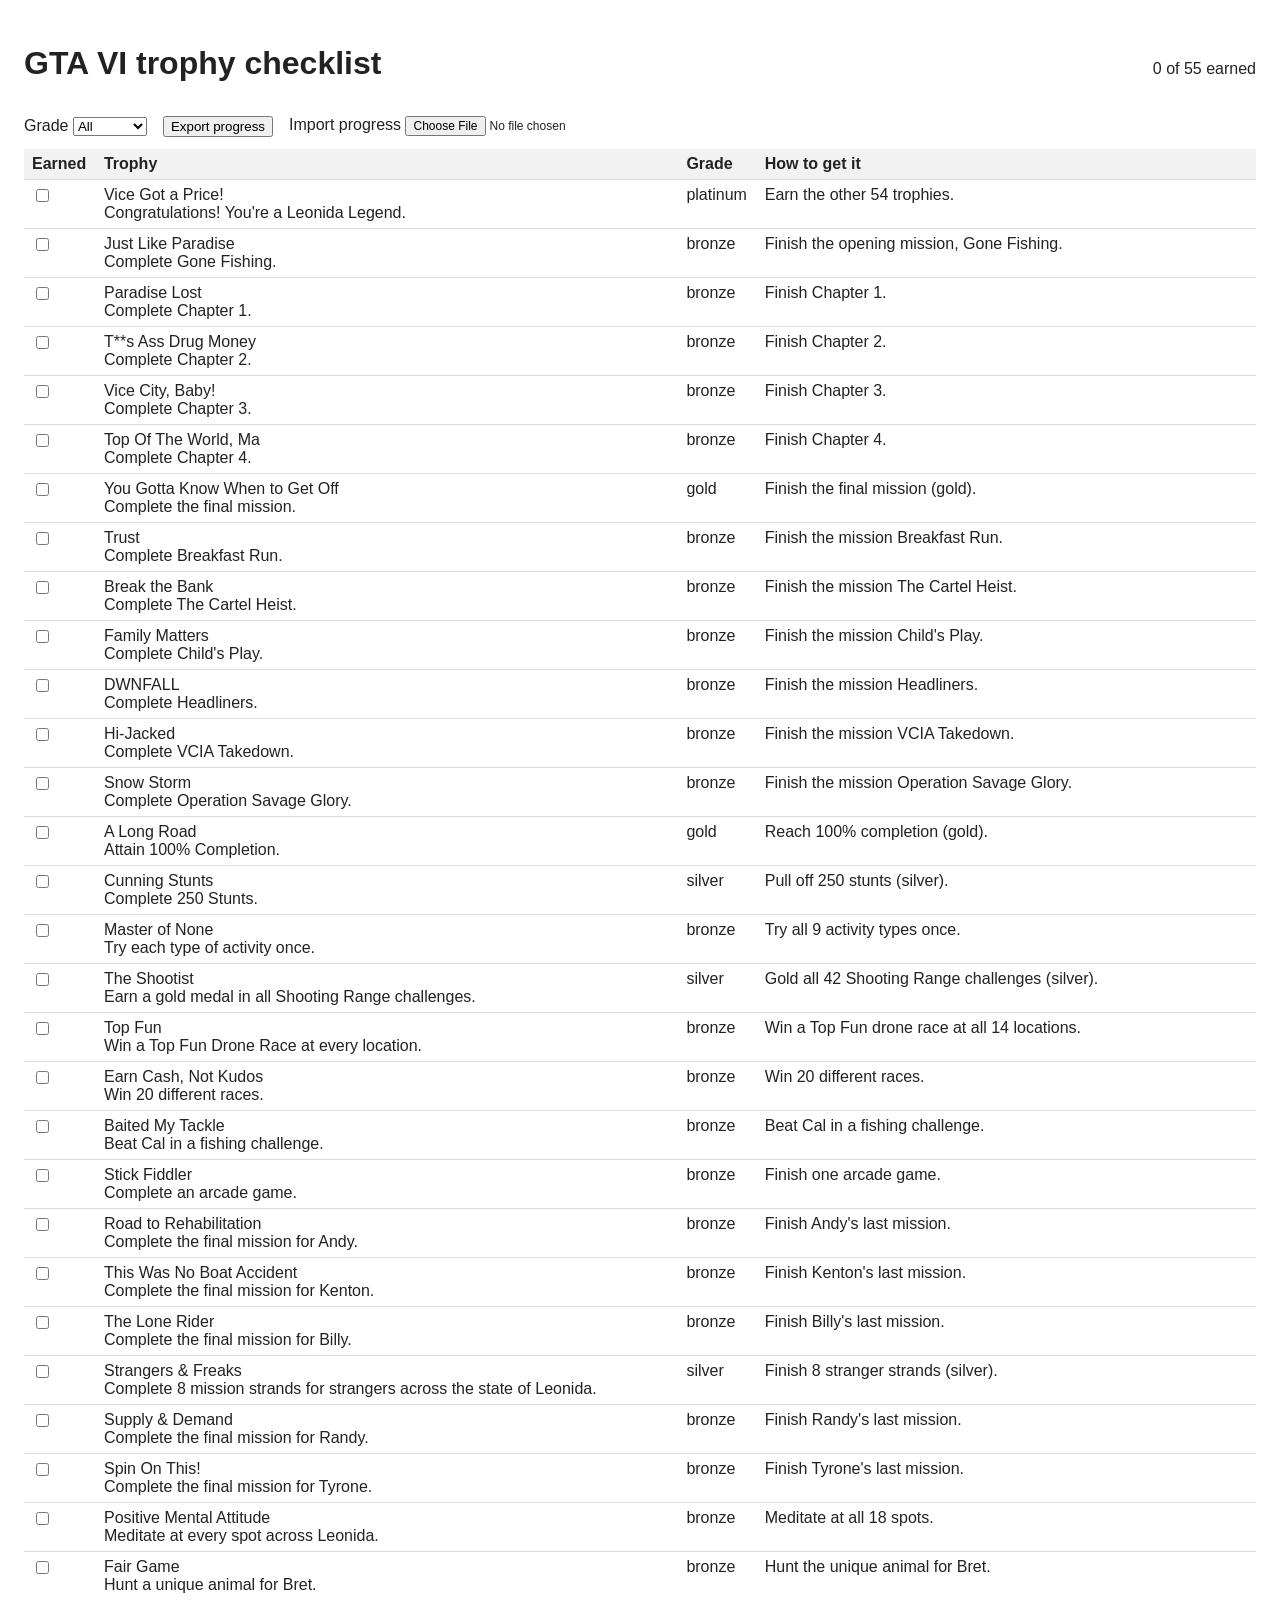
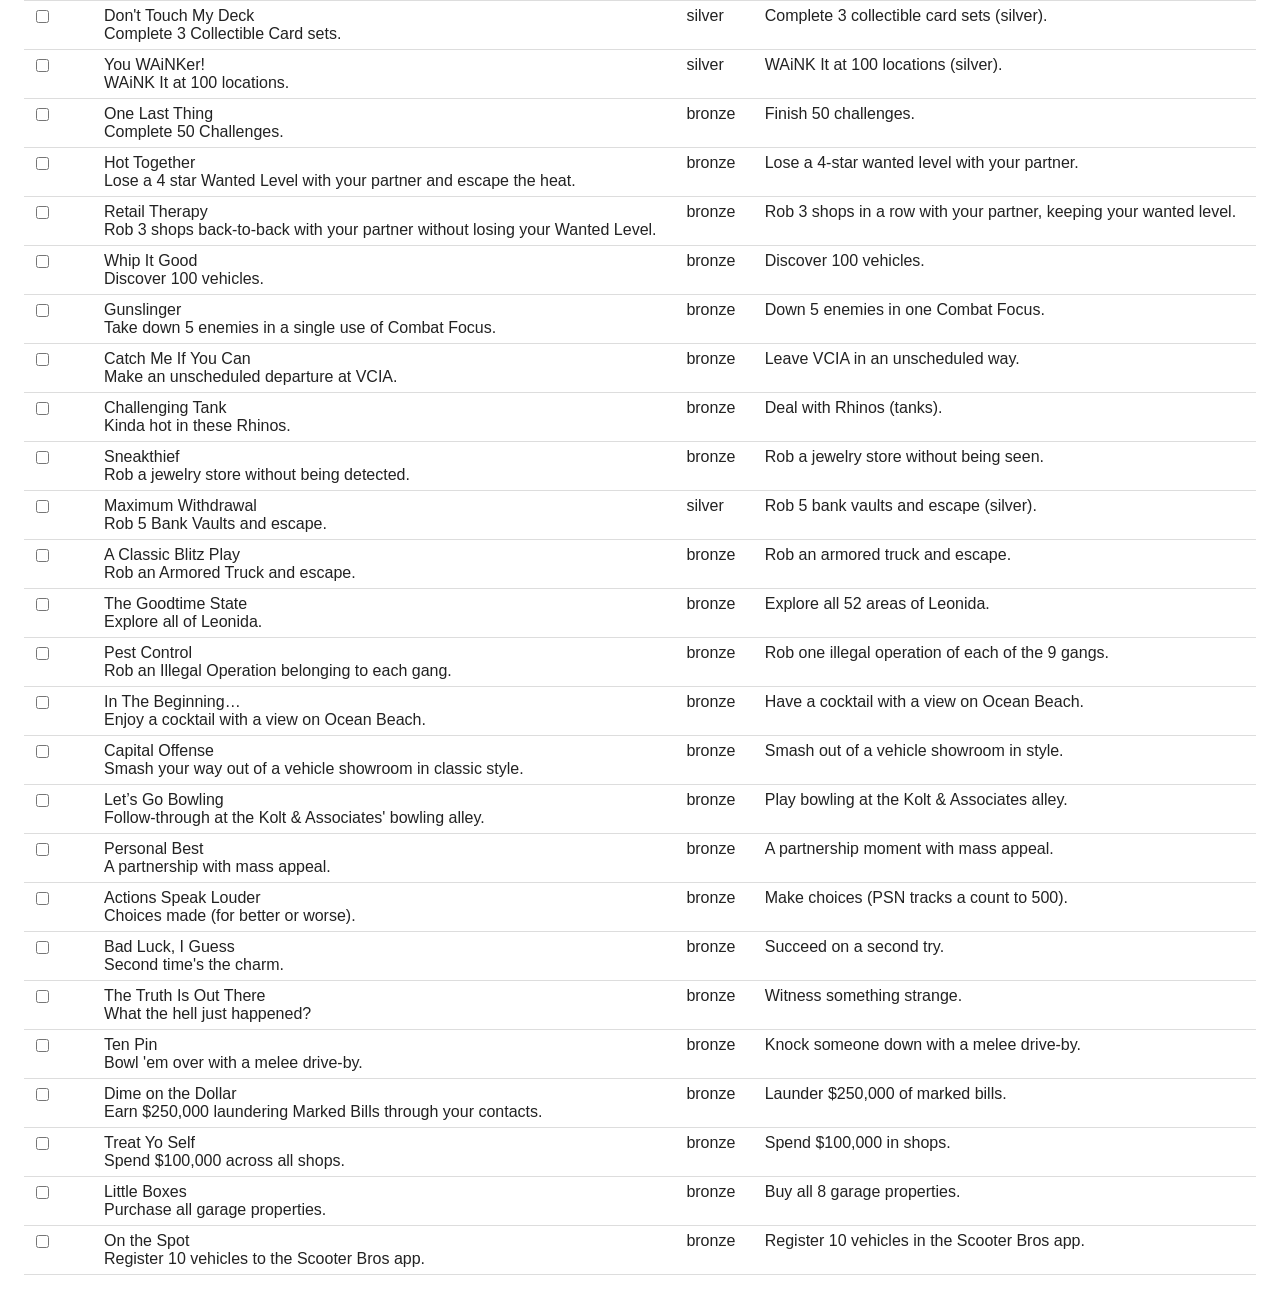
==== app/index.html @ 9e63a7ac "Anchor + kit starter" ====
<!doctype html>
<html lang="en">
<head>
<meta charset="utf-8">
<meta name="viewport" content="width=device-width, initial-scale=1">
<title>GTA VI trophy checklist</title>
<link rel="stylesheet" href="style.css">
</head>
<body>
<header>
  <h1>GTA VI trophy checklist</h1>
  <p id="progress">0 of 55 earned</p>
</header>
<div class="controls">
  <label>Grade <select id="grade"><option value="all">All</option><option value="platinum">Platinum</option><option value="gold">Gold</option><option value="silver">Silver</option><option value="bronze">Bronze</option></select></label>
  <button id="export" type="button">Export progress</button>
  <label class="import">Import progress <input id="import" type="file" accept="application/json"></label>
</div>
<table>
  <thead><tr><th>Earned</th><th>Trophy</th><th>Grade</th><th>How to get it</th></tr></thead>
  <tbody id="rows"></tbody>
</table>
<script type="module" src="app.js"></script>
</body>
</html>
---- app/style.css ----
body { font-family: Arial, sans-serif; margin: 24px; color: #222; }
header { display: flex; justify-content: space-between; align-items: baseline; }
.controls { display: flex; gap: 16px; margin: 12px 0; align-items: center; }
.import input { font-size: 12px; }
table { border-collapse: collapse; width: 100%; }
th, td { border-bottom: 1px solid #ddd; padding: 6px 8px; text-align: left; vertical-align: top; white-space: pre-line; }
th { background: #f2f2f2; }
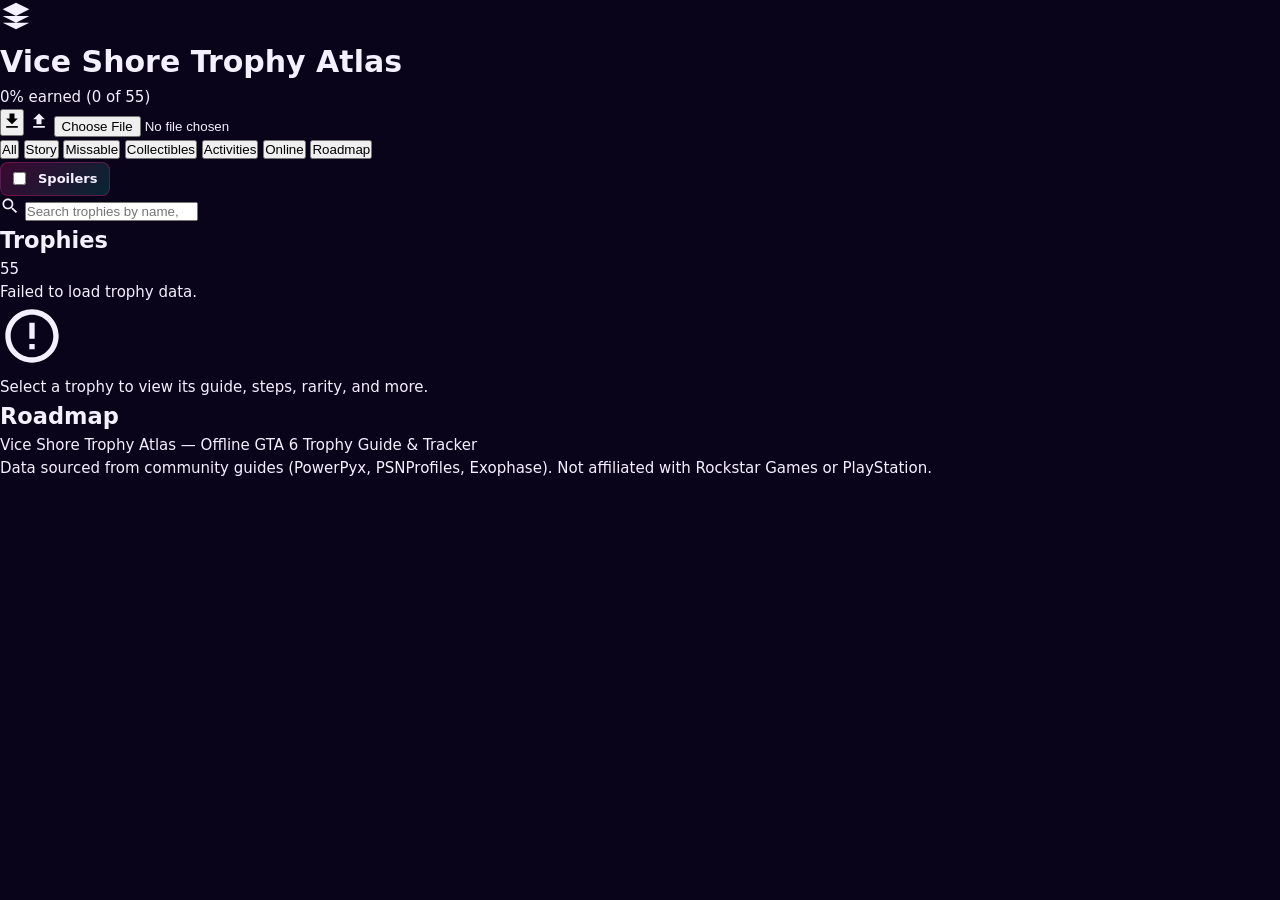
==== commit 6fd64813: "Build GTA 6 trophy atlas: 55 cited guides, tracker, roadmap" ====
--- a/app/index.html
+++ b/app/index.html
@@ -3,23 +3,84 @@
 <head>
 <meta charset="utf-8">
 <meta name="viewport" content="width=device-width, initial-scale=1">
-<title>GTA VI trophy checklist</title>
+<title>Vice Shore Trophy Atlas</title>
 <link rel="stylesheet" href="style.css">
 </head>
 <body>
-<header>
-  <h1>GTA VI trophy checklist</h1>
-  <p id="progress">0 of 55 earned</p>
+<header class="app-header">
+<div class="header-left">
+<svg class="logo-icon" viewBox="0 0 24 24" width="32" height="32" aria-hidden="true"><path fill="currentColor" d="M12 2L2 7l10 5 10-5-10-5zM2 17l10 5 10-5M2 12l10 5 10-5"/></svg>
+<h1>Vice Shore Trophy Atlas</h1>
+</div>
+<div class="header-center">
+<div class="progress-wrap">
+<div class="progress-bar" role="progressbar" aria-valuenow="0" aria-valuemin="0" aria-valuemax="100" aria-label="Trophy progress">
+<div class="progress-fill" style="width: 0%"></div>
+</div>
+<span class="progress-text">0% earned (0 of 55)</span>
+</div>
+</div>
+<div class="header-right">
+<button id="exportBtn" class="icon-btn" aria-label="Export progress" title="Export progress">
+<svg viewBox="0 0 24 24" width="20" height="20" aria-hidden="true"><path fill="currentColor" d="M19 9h-4V3H9v6H5l7 7 7-7zM5 18v2h14v-2H5z"/></svg>
+</button>
+<label class="import-label">
+<svg class="import-icon" viewBox="0 0 24 24" width="20" height="20" aria-hidden="true"><path fill="currentColor" d="M9 16h6v-6h4l-7-7-7 7h4v6zm-4 2h14v2H5v-2z"/></svg>
+<input type="file" id="importInput" accept="application/json" aria-label="Import progress">
+</label>
+</div>
 </header>
-<div class="controls">
-  <label>Grade <select id="grade"><option value="all">All</option><option value="platinum">Platinum</option><option value="gold">Gold</option><option value="silver">Silver</option><option value="bronze">Bronze</option></select></label>
-  <button id="export" type="button">Export progress</button>
-  <label class="import">Import progress <input id="import" type="file" accept="application/json"></label>
+
+<div class="toolbar" role="toolbar" aria-label="Filters and options">
+<div class="filter-group" role="group" aria-label="Category filters">
+<button type="button" class="filter-btn active" data-filter="all" aria-pressed="true">All</button>
+<button type="button" class="filter-btn" data-filter="story" aria-pressed="false">Story</button>
+<button type="button" class="filter-btn" data-filter="missable" aria-pressed="false">Missable</button>
+<button type="button" class="filter-btn" data-filter="collectibles" aria-pressed="false">Collectibles</button>
+<button type="button" class="filter-btn" data-filter="activities" aria-pressed="false">Activities</button>
+<button type="button" class="filter-btn" data-filter="online" aria-pressed="false">Online</button>
+<button type="button" class="filter-btn" data-filter="roadmap" aria-pressed="false">Roadmap</button>
 </div>
-<table>
-  <thead><tr><th>Earned</th><th>Trophy</th><th>Grade</th><th>How to get it</th></tr></thead>
-  <tbody id="rows"></tbody>
-</table>
+<label class="spoiler-toggle" title="Toggle spoiler mode">
+<input type="checkbox" id="spoilerToggle" aria-label="Show spoilers in guides">
+<span class="toggle-slider"></span>
+<span class="toggle-label">Spoilers</span>
+</label>
+</div>
+
+<div class="search-wrap">
+<svg class="search-icon" viewBox="0 0 24 24" width="20" height="20" aria-hidden="true"><path fill="currentColor" d="M15.5 14h-.79l-.28-.27C15.41 12.59 16 11.11 16 9.5 16 5.91 13.09 3 9.5 3S3 5.91 3 9.5 5.91 16 9.5 16c1.61 0 3.09-.59 4.23-1.57l.27.28v.79l5 4.99L20.49 19l-4.99-5zm-6 0C7.01 14 5 11.99 5 9.5S7.01 5 9.5 5 14 7.01 14 9.5 11.99 14 9.5 14z"/></svg>
+<input type="search" id="searchInput" placeholder="Search trophies by name, description, or roadmap..." aria-label="Search trophies">
+</div>
+
+<main class="main-layout">
+<aside class="sidebar" aria-label="Trophy checklist">
+<div class="sidebar-header">
+<h2>Trophies</h2>
+<span id="sidebarCount" class="badge">55</span>
+</div>
+<ul id="trophyList" class="trophy-list" role="listbox" aria-label="Trophy list"></ul>
+</aside>
+
+<section class="detail-panel" aria-label="Trophy details">
+<div id="detailPlaceholder" class="detail-placeholder">
+<svg viewBox="0 0 24 24" width="64" height="64" aria-hidden="true"><path fill="currentColor" d="M12 2C6.48 2 2 6.48 2 12s4.48 10 10 10 10-4.48 10-10S17.52 2 12 2zm0 18c-4.41 0-8-3.59-8-8s3.59-8 8-8 8 3.59 8 8-3.59 8-8 8zm-1-13h2v6h-2zm0 8h2v2h-2z"/></svg>
+<p>Select a trophy to view its guide, steps, rarity, and more.</p>
+</div>
+<article id="detailContent" class="detail-content hidden" aria-live="polite"></article>
+</section>
+</main>
+
+<section id="roadmapSection" class="roadmap-section" aria-label="Roadmap">
+<h2>Roadmap</h2>
+<div id="roadmapContainer" class="roadmap-container"></div>
+</section>
+
+<footer class="app-footer">
+<p>Vice Shore Trophy Atlas — Offline GTA 6 Trophy Guide & Tracker</p>
+<p class="footer-links">Data sourced from community guides (PowerPyx, PSNProfiles, Exophase). Not affiliated with Rockstar Games or PlayStation.</p>
+</footer>
+
 <script type="module" src="app.js"></script>
 </body>
-</html>
+</html>
--- a/app/style.css
+++ b/app/style.css
@@ -1,7 +1,467 @@
-body { font-family: Arial, sans-serif; margin: 24px; color: #222; }
-header { display: flex; justify-content: space-between; align-items: baseline; }
-.controls { display: flex; gap: 16px; margin: 12px 0; align-items: center; }
-.import input { font-size: 12px; }
-table { border-collapse: collapse; width: 100%; }
-th, td { border-bottom: 1px solid #ddd; padding: 6px 8px; text-align: left; vertical-align: top; white-space: pre-line; }
-th { background: #f2f2f2; }
+:root {
+  --bg-deep: #0a041a;
+  --bg-elevated: #140a2e;
+  --bg-panel: #1a0d3d;
+  --fg-primary: #f5f0ff;
+  --fg-muted: #a89ccf;
+  --accent-hotpink: #ff1a8c;
+  --accent-teal: #00e5c7;
+  --accent-hotpink-dim: #cc1470;
+  --accent-teal-dim: #00b89f;
+  --font-display: 'ui-rounded', 'Arial Black', 'Helvetica Neue', sans-serif;
+  --font-body: system-ui, -apple-system, BlinkMacSystemFont, 'Segoe UI', Roboto, sans-serif;
+  --size-body: 15px;
+  --size-sm: 13px;
+  --size-lg: 17px;
+  --radius: 8px;
+  --radius-sm: 4px;
+  --shadow-elevated: 0 8px 32px rgba(0, 0, 0, 0.5);
+  --shadow-glow-pink: 0 0 24px rgba(255, 26, 140, 0.4);
+  --shadow-glow-teal: 0 0 24px rgba(0, 229, 199, 0.35);
+  --transition-fast: 120ms ease;
+  --transition-normal: 200ms ease;
+}
+
+*, *::before, *::after { box-sizing: border-box; margin: 0; padding: 0; }
+
+html { font-size: var(--size-body); }
+
+body {
+  font-family: var(--font-body);
+  font-size: var(--size-body);
+  line-height: 1.55;
+  color: var(--fg-primary);
+  background: var(--bg-deep);
+  min-height: 100vh;
+  -webkit-font-smoothing: antialiased;
+  -moz-osx-font-smoothing: grayscale;
+}
+
+.app-layout {
+  display: grid;
+  grid-template-columns: 360px 1fr;
+  grid-template-rows: auto 1fr;
+  grid-template-areas:
+    "toolbar toolbar"
+    "sidebar main";
+  min-height: 100vh;
+  max-width: 1280px;
+  margin: 0 auto;
+}
+
+@media (max-width: 1280px) {
+  .app-layout { max-width: 100%; }
+}
+
+@media (max-width: 900px) {
+  .app-layout {
+    grid-template-columns: 1fr;
+    grid-template-areas:
+      "toolbar"
+      "main"
+      "sidebar";
+  }
+}
+
+.toolbar-sticky {
+  grid-area: toolbar;
+  position: sticky;
+  top: 0;
+  z-index: 100;
+  display: flex;
+  align-items: center;
+  justify-content: space-between;
+  gap: 16px;
+  padding: 12px 20px;
+  background: linear-gradient(180deg, rgba(20, 10, 46, 0.98), rgba(10, 4, 26, 0.92));
+  backdrop-filter: saturate(180%) blur(12px);
+  border-bottom: 1px solid rgba(255, 26, 140, 0.15);
+  box-shadow: var(--shadow-elevated);
+}
+
+.toolbar-brand {
+  font-family: var(--font-display);
+  font-size: 1.35rem;
+  font-weight: 800;
+  letter-spacing: -0.02em;
+  color: var(--fg-primary);
+  text-shadow: 0 0 16px rgba(255, 26, 140, 0.5);
+}
+
+.toolbar-brand-accent { color: var(--accent-hotpink); }
+
+.toolbar-actions { display: flex; align-items: center; gap: 10px; }
+
+.toolbar-search {
+  position: relative;
+  width: 280px;
+}
+
+.toolbar-search-input {
+  width: 100%;
+  padding: 8px 14px 8px 40px;
+  font-family: var(--font-body);
+  font-size: var(--size-sm);
+  color: var(--fg-primary);
+  background: var(--bg-panel);
+  border: 1px solid rgba(255, 26, 140, 0.2);
+  border-radius: var(--radius);
+  outline: none;
+  transition: border-color var(--transition-fast), box-shadow var(--transition-fast);
+}
+
+.toolbar-search-input::placeholder { color: var(--fg-muted); opacity: 0.6; }
+
+.toolbar-search-input:focus {
+  border-color: var(--accent-hotpink);
+  box-shadow: 0 0 0 3px rgba(255, 26, 140, 0.15);
+}
+
+.toolbar-search-icon {
+  position: absolute;
+  left: 12px;
+  top: 50%;
+  transform: translateY(-50%);
+  width: 16px;
+  height: 16px;
+  color: var(--fg-muted);
+  pointer-events: none;
+}
+
+.toolbar-filter-group { display: flex; gap: 8px; }
+
+.toolbar-filter-select {
+  padding: 8px 32px 8px 12px;
+  font-family: var(--font-body);
+  font-size: var(--size-sm);
+  color: var(--fg-primary);
+  background: var(--bg-panel);
+  border: 1px solid rgba(0, 229, 199, 0.2);
+  border-radius: var(--radius);
+  cursor: pointer;
+  appearance: none;
+  background-image: none;
+  transition: border-color var(--transition-fast);
+}
+
+.toolbar-filter-select:focus { outline: none; border-color: var(--accent-teal); }
+
+.toolbar-progress { display: flex; align-items: center; gap: 10px; min-width: 200px; }
+
+.progress-track {
+  flex: 1;
+  height: 6px;
+  background: var(--bg-panel);
+  border-radius: 3px;
+  overflow: hidden;
+}
+
+.progress-fill {
+  height: 100%;
+  background: linear-gradient(90deg, var(--accent-hotpink), var(--accent-teal));
+  border-radius: 3px;
+  transition: width var(--transition-normal);
+  box-shadow: 0 0 12px rgba(255, 26, 140, 0.5);
+}
+
+.progress-label {
+  font-size: var(--size-sm);
+  color: var(--fg-muted);
+  white-space: nowrap;
+}
+
+.sidebar-panel {
+  grid-area: sidebar;
+  padding: 20px;
+  background: var(--bg-elevated);
+  border-right: 1px solid rgba(255, 26, 140, 0.1);
+  overflow-y: auto;
+  max-height: calc(100vh - 60px);
+}
+
+.sidebar-section { margin-bottom: 24px; }
+
+.sidebar-section-title {
+  font-family: var(--font-display);
+  font-size: 0.8rem;
+  font-weight: 700;
+  text-transform: uppercase;
+  letter-spacing: 0.1em;
+  color: var(--accent-teal);
+  margin-bottom: 12px;
+}
+
+.trophy-list { display: flex; flex-direction: column; gap: 8px; }
+
+.trophy-item {
+  display: flex;
+  align-items: flex-start;
+  gap: 12px;
+  padding: 12px;
+  background: var(--bg-panel);
+  border: 1px solid transparent;
+  border-radius: var(--radius);
+  cursor: pointer;
+  transition: border-color var(--transition-fast), background var(--transition-fast), transform var(--transition-fast);
+}
+
+.trophy-item:hover {
+  border-color: rgba(0, 229, 199, 0.3);
+  background: var(--bg-elevated);
+  transform: translateX(2px);
+}
+
+.trophy-item.active {
+  border-color: var(--accent-hotpink);
+  background: rgba(255, 26, 140, 0.08);
+  box-shadow: 0 0 0 1px var(--accent-hotpink), var(--shadow-glow-pink);
+}
+
+.trophy-item-icon {
+  flex-shrink: 0;
+  width: 40px;
+  height: 40px;
+  display: flex;
+  align-items: center;
+  justify-content: center;
+  background: linear-gradient(135deg, var(--bg-deep), var(--bg-panel));
+  border: 1px solid rgba(255, 26, 140, 0.2);
+  border-radius: var(--radius-sm);
+  font-size: 1.1rem;
+}
+
+.trophy-item-content { flex: 1; min-width: 0; }
+
+.trophy-item-name {
+  font-size: var(--size-sm);
+  font-weight: 600;
+  color: var(--fg-primary);
+  white-space: nowrap;
+  overflow: hidden;
+  text-overflow: ellipsis;
+}
+
+.trophy-item-grade { font-size: 11px; margin-top: 2px; }
+
+.main-panel {
+  grid-area: main;
+  padding: 24px;
+  overflow-y: auto;
+  background: var(--bg-deep);
+}
+
+.detail-header {
+  margin-bottom: 24px;
+  padding-bottom: 16px;
+  border-bottom: 1px solid rgba(255, 26, 140, 0.15);
+}
+
+.detail-title {
+  font-family: var(--font-display);
+  font-size: 1.75rem;
+  font-weight: 800;
+  letter-spacing: -0.02em;
+  color: var(--fg-primary);
+  margin-bottom: 8px;
+}
+
+.detail-title-spoiler {
+  position: relative;
+  display: inline-block;
+}
+
+.detail-title-spoiler::after {
+  content: '';
+  position: absolute;
+  inset: 0;
+  background: var(--bg-deep);
+  backdrop-filter: blur(8px);
+  pointer-events: none;
+}
+
+.detail-title-spoiler.revealed::after { display: none; }
+
+.detail-meta { display: flex; flex-wrap: wrap; align-items: center; gap: 12px; }
+
+.detail-description {
+  font-size: var(--size-body);
+  color: var(--fg-muted);
+  line-height: 1.7;
+  margin-bottom: 24px;
+  max-width: 720px;
+}
+
+.detail-description-spoiler {
+  position: relative;
+}
+
+.detail-description-spoiler::after {
+  content: '';
+  position: absolute;
+  inset: 0;
+  background: linear-gradient(180deg, transparent 40%, var(--bg-deep) 100%);
+  pointer-events: none;
+}
+
+.detail-description-spoiler.revealed::after { display: none; }
+
+.detail-grid {
+  display: grid;
+  grid-template-columns: repeat(auto-fit, minmax(240px, 1fr));
+  gap: 16px;
+}
+
+.detail-card {
+  padding: 20px;
+  background: var(--bg-panel);
+  border: 1px solid rgba(0, 229, 199, 0.15);
+  border-radius: var(--radius);
+  transition: border-color var(--transition-fast), box-shadow var(--transition-fast);
+}
+
+.detail-card:hover { border-color: rgba(0, 229, 199, 0.4); }
+
+.detail-card-title {
+  font-family: var(--font-display);
+  font-size: 0.75rem;
+  font-weight: 700;
+  text-transform: uppercase;
+  letter-spacing: 0.08em;
+  color: var(--accent-teal);
+  margin-bottom: 8px;
+}
+
+.detail-card-value { font-size: var(--size-lg); color: var(--fg-primary); font-weight: 500; }
+
+.grade-chip {
+  display: inline-flex;
+  align-items: center;
+  padding: 3px 10px;
+  font-size: 11px;
+  font-weight: 700;
+  text-transform: uppercase;
+  letter-spacing: 0.05em;
+  border-radius: 999px;
+  white-space: nowrap;
+}
+
+.grade-platinum {
+  background: linear-gradient(135deg, #e8e4f0, #c8c0e0);
+  color: #1a0a33;
+  box-shadow: 0 0 16px rgba(200, 192, 224, 0.4);
+}
+
+.grade-gold {
+  background: linear-gradient(135deg, #ffd700, #ffb800);
+  color: #1a1000;
+  box-shadow: 0 0 16px rgba(255, 215, 0, 0.5);
+}
+
+.grade-silver {
+  background: linear-gradient(135deg, #e0e0e0, #b8b8b8);
+  color: #1a1a1a;
+  box-shadow: 0 0 16px rgba(184, 184, 184, 0.4);
+}
+
+.grade-bronze {
+  background: linear-gradient(135deg, #cd7f32, #a05d2a);
+  color: #1a0d05;
+  box-shadow: 0 0 16px rgba(205, 127, 50, 0.4);
+}
+
+.icon-trophy-platinum::before { content: '◆'; color: #e8e4f0; text-shadow: 0 0 8px rgba(200, 192, 224, 0.8); }
+.icon-trophy-gold::before { content: '◆'; color: #ffd700; text-shadow: 0 0 8px rgba(255, 215, 0, 0.8); }
+.icon-trophy-silver::before { content: '◆'; color: #e0e0e0; text-shadow: 0 0 8px rgba(184, 184, 184, 0.8); }
+.icon-trophy-bronze::before { content: '◆'; color: #cd7f32; text-shadow: 0 0 8px rgba(205, 127, 50, 0.8); }
+
+.spoiler-blur {
+  filter: blur(4px);
+  transition: filter var(--transition-normal);
+  user-select: none;
+  pointer-events: none;
+}
+
+.spoiler-blur.revealed { filter: none; pointer-events: auto; user-select: text; }
+
+.spoiler-toggle {
+  display: inline-flex;
+  align-items: center;
+  gap: 6px;
+  padding: 6px 12px;
+  font-family: var(--font-body);
+  font-size: var(--size-sm);
+  font-weight: 600;
+  color: var(--fg-primary);
+  background: linear-gradient(135deg, rgba(255, 26, 140, 0.2), rgba(0, 229, 199, 0.15));
+  border: 1px solid rgba(255, 26, 140, 0.3);
+  border-radius: var(--radius);
+  cursor: pointer;
+  transition: background var(--transition-fast), border-color var(--transition-fast), transform var(--transition-fast);
+}
+
+.spoiler-toggle:hover {
+  background: linear-gradient(135deg, rgba(255, 26, 140, 0.35), rgba(0, 229, 199, 0.25));
+  border-color: var(--accent-hotpink);
+  transform: translateY(-1px);
+}
+
+.spoiler-toggle:focus { outline: none; box-shadow: 0 0 0 3px rgba(255, 26, 140, 0.25); }
+
+.spoiler-toggle-icon { width: 14px; height: 14px; transition: transform var(--transition-fast); }
+
+.spoiler-toggle[aria-expanded="true"] .spoiler-toggle-icon { transform: rotate(180deg); }
+
+.empty-state {
+  display: flex;
+  flex-direction: column;
+  align-items: center;
+  justify-content: center;
+  padding: 60px 20px;
+  text-align: center;
+  color: var(--fg-muted);
+}
+
+.empty-state-icon { font-size: 3rem; margin-bottom: 16px; opacity: 0.4; }
+
+.empty-state-title { font-family: var(--font-display); font-size: 1.25rem; margin-bottom: 8px; color: var(--fg-primary); }
+
+.empty-state-text { font-size: var(--size-body); max-width: 320px; line-height: 1.6; }
+
+@media print {
+  .toolbar-sticky, .sidebar-panel, .spoiler-toggle, .progress-track { display: none !important; }
+  .app-layout { display: block; max-width: none; }
+  .main-panel { padding: 0; }
+  body { background: white; color: #1a1a2e; font-size: 12pt; }
+  .detail-header { border-bottom-color: #e0e0e0; }
+  .detail-title { color: #1a1a2e; text-shadow: none; }
+  .detail-meta { color: #444; }
+  .detail-card { background: #f8f8fc; border-color: #ddd; box-shadow: none; }
+  .detail-card-title { color: #00665a; }
+  .detail-card-value { color: #1a1a2e; }
+  .grade-platinum { background: linear-gradient(135deg, #e8e4f0, #c8c0e0) !important; color: #1a0a33 !important; -webkit-print-color-adjust: exact; print-color-adjust: exact; }
+  .grade-gold { background: linear-gradient(135deg, #ffd700, #ffb800) !important; color: #1a1000 !important; -webkit-print-color-adjust: exact; print-color-adjust: exact; }
+  .grade-silver { background: linear-gradient(135deg, #e0e0e0, #b8b8b8) !important; color: #1a1a1a !important; -webkit-print-color-adjust: exact; print-color-adjust: exact; }
+  .grade-bronze { background: linear-gradient(135deg, #cd7f32, #a05d2a) !important; color: #1a0d05 !important; -webkit-print-color-adjust: exact; print-color-adjust: exact; }
+  .spoiler-blur { filter: none !important; pointer-events: auto !important; user-select: text !important; }
+}
+
+@media (prefers-reduced-motion: reduce) {
+  *, *::before, *::after {
+    animation-duration: 0.01ms !important;
+    animation-iteration-count: 1 !important;
+    transition-duration: 0.01ms !important;
+  }
+}
+
+:focus-visible {
+  outline: 2px solid var(--accent-hotpink);
+  outline-offset: 2px;
+}
+
+::selection { background: rgba(255, 26, 140, 0.3); color: var(--fg-primary); }
+
+::-webkit-scrollbar { width: 10px; height: 10px; }
+::-webkit-scrollbar-track { background: var(--bg-deep); }
+::-webkit-scrollbar-thumb { background: linear-gradient(180deg, var(--accent-hotpink), var(--accent-teal)); border-radius: 5px; border: 2px solid var(--bg-deep); }
+::-webkit-scrollbar-thumb:hover { background: linear-gradient(180deg, var(--accent-hotpink-dim), var(--accent-teal-dim)); }
+::-webkit-scrollbar-corner { background: var(--bg-deep); }
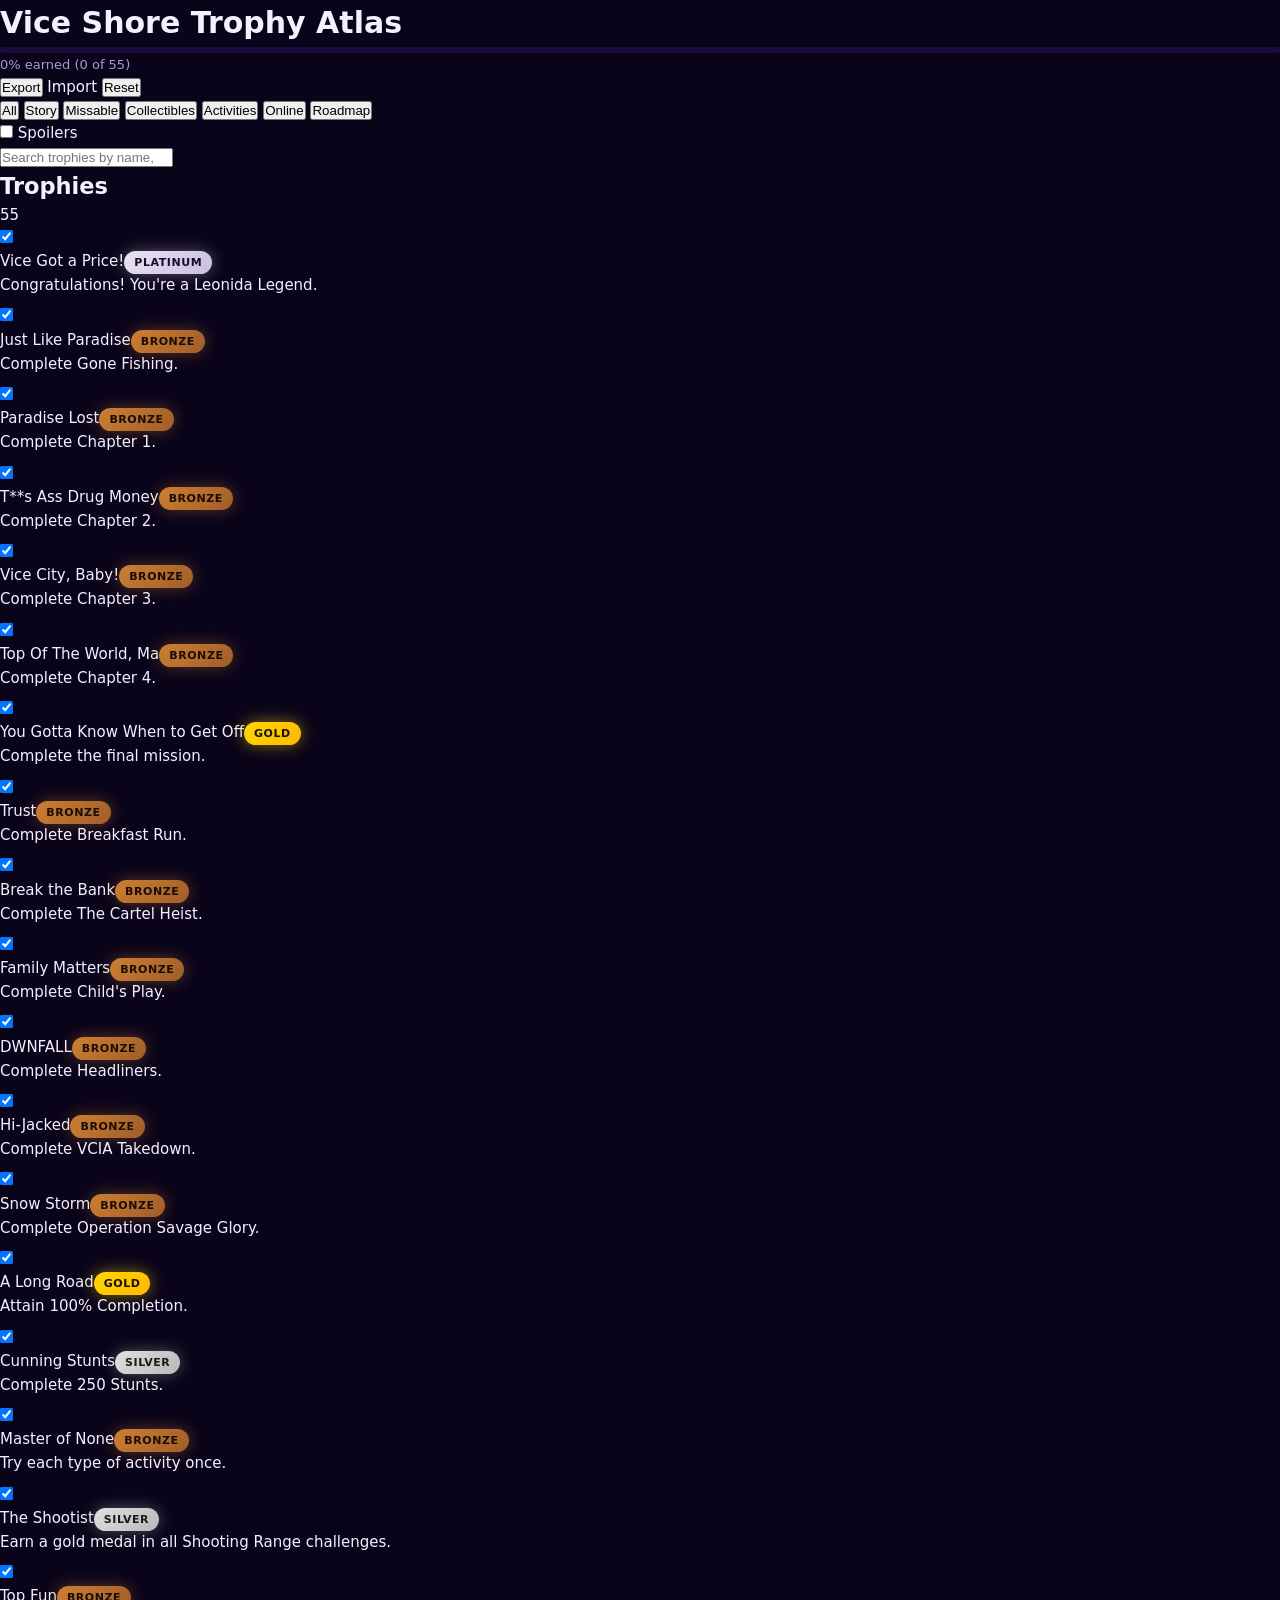
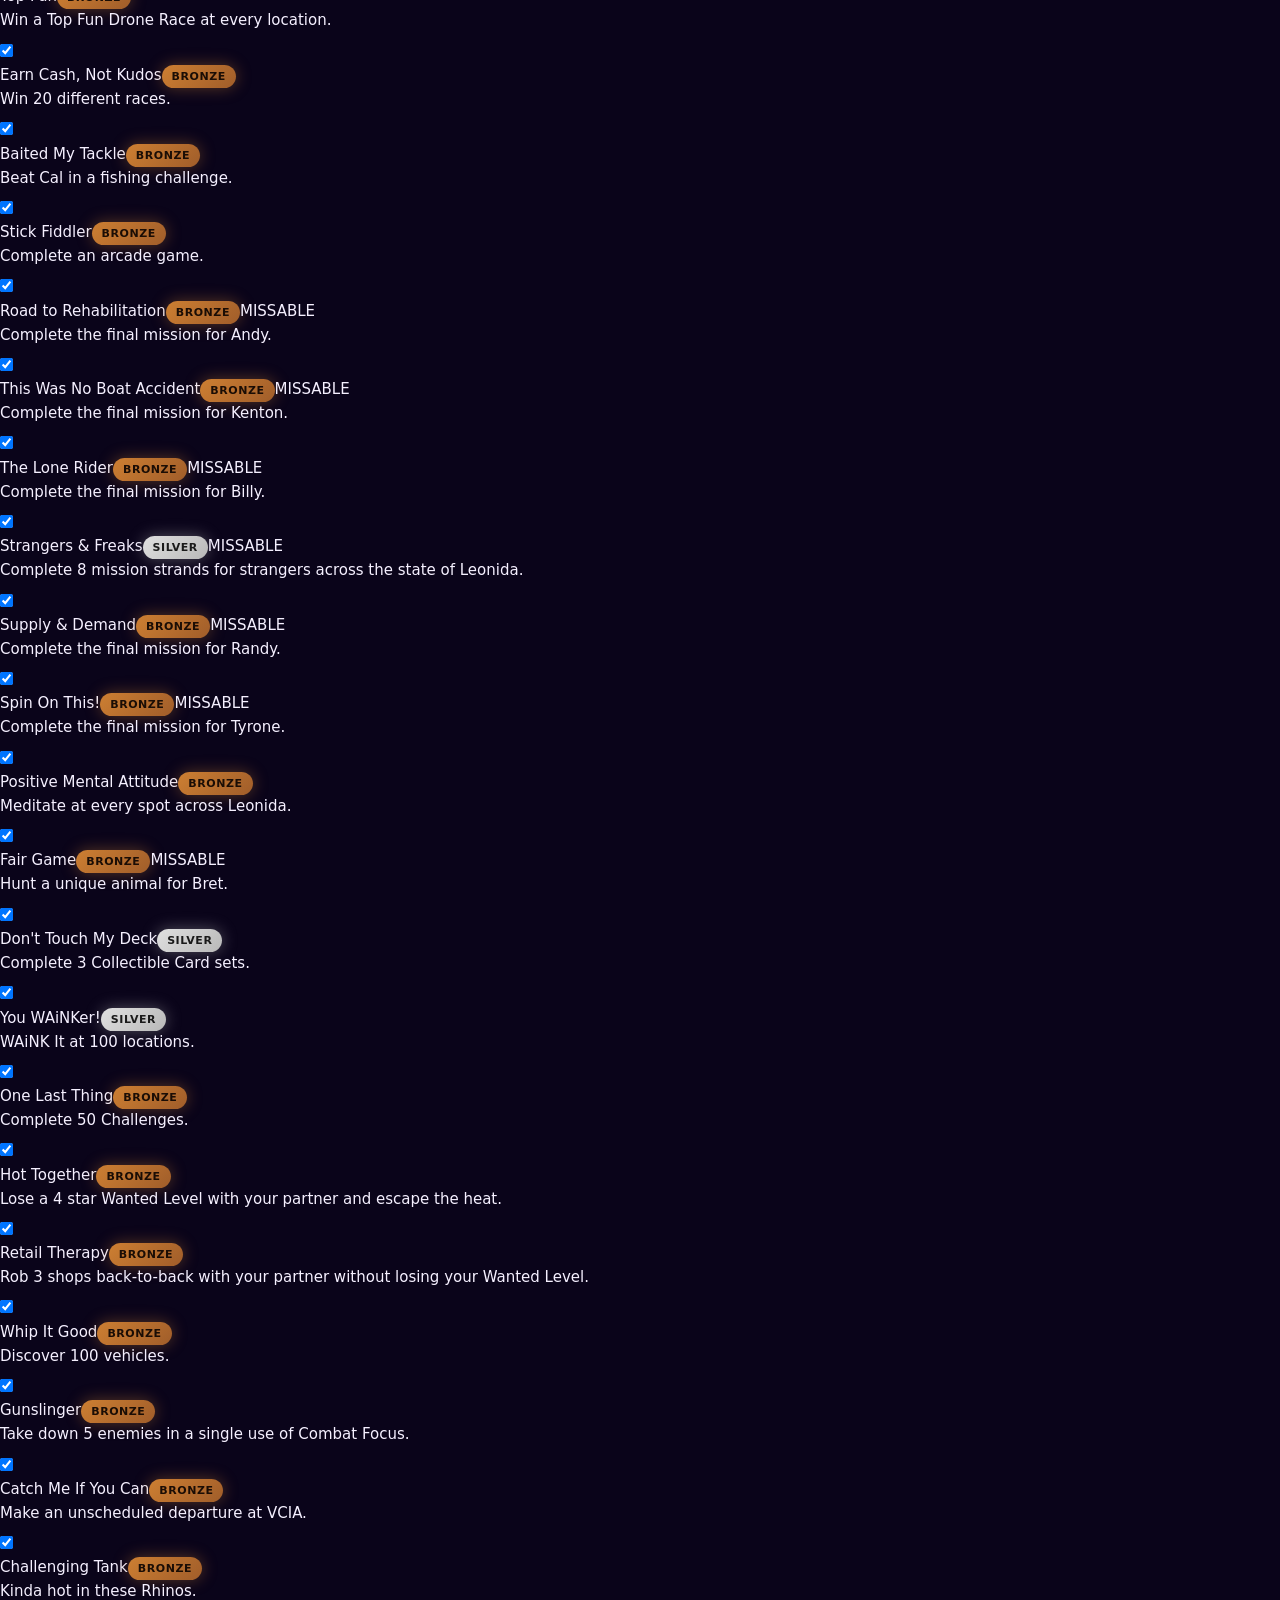
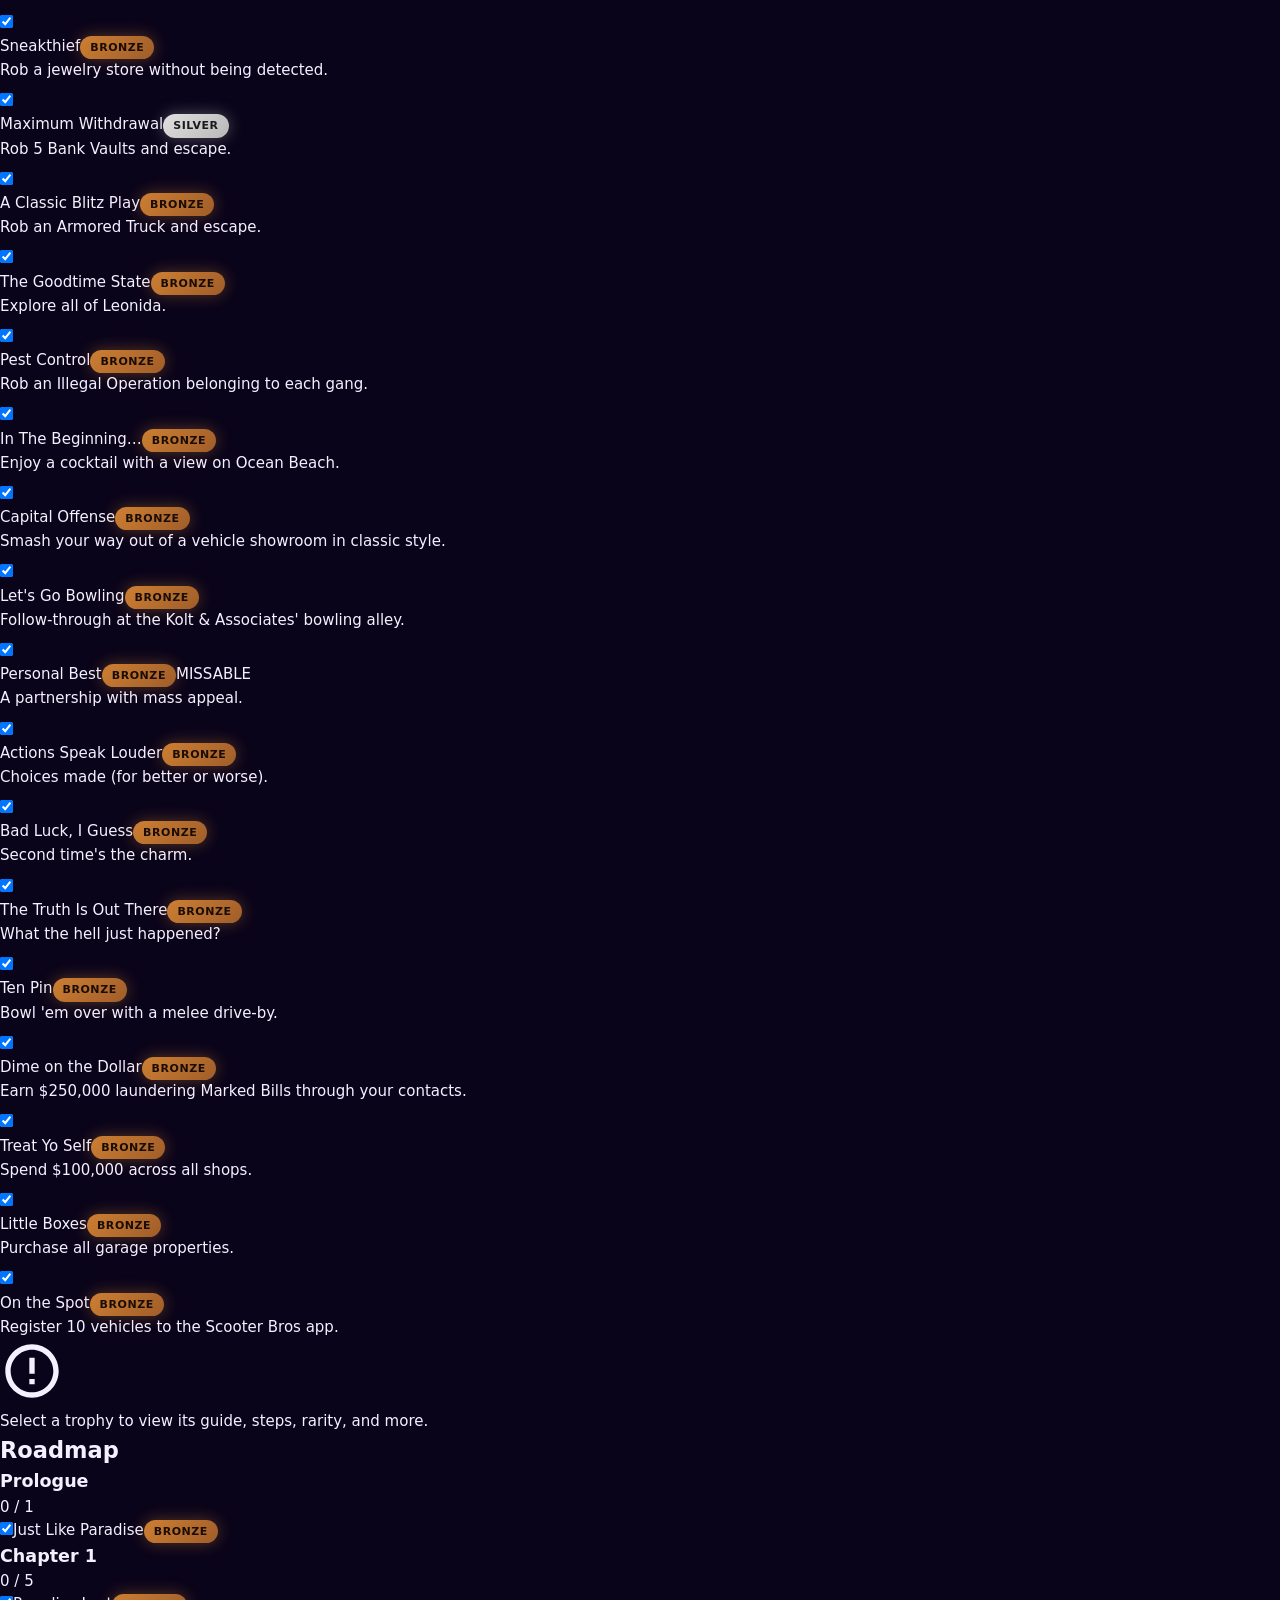
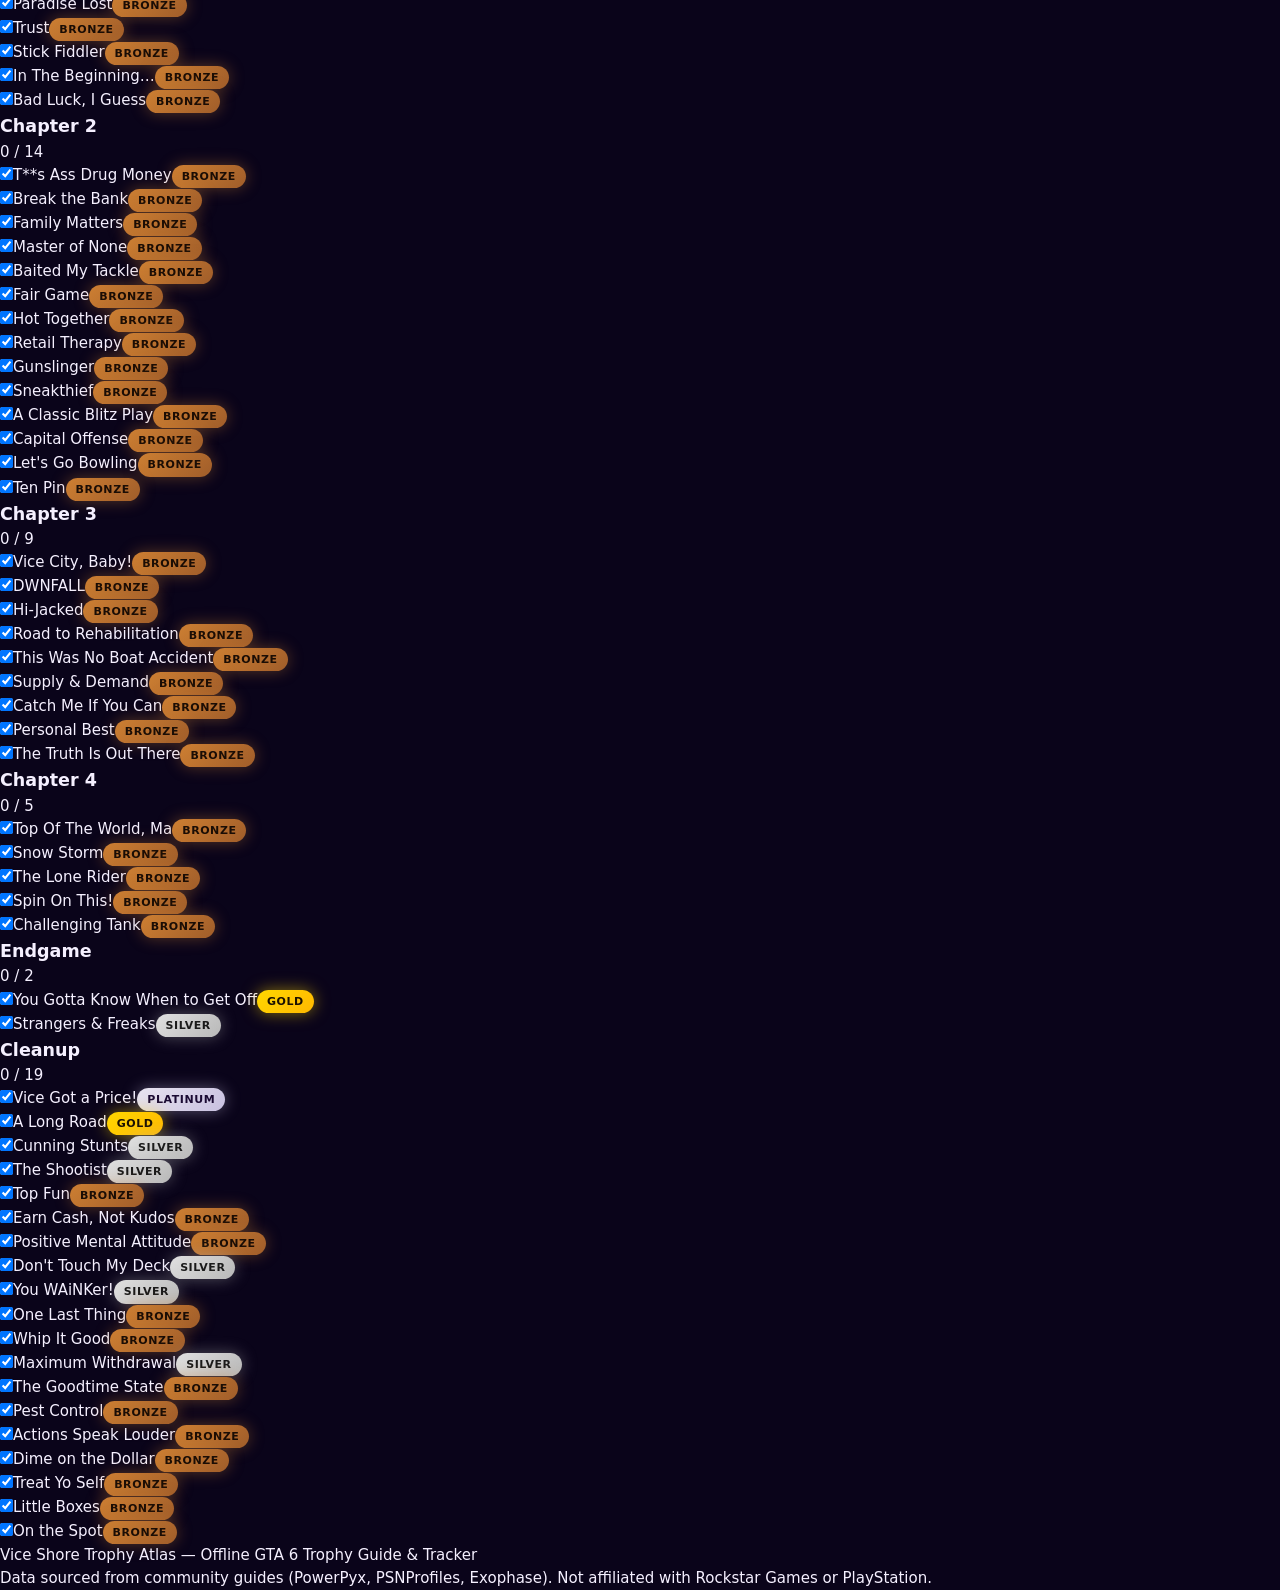
==== commit 41d2c677: "Wire reset control, README and serve rewrite, drop build artifacts" ====
--- a/app/index.html
+++ b/app/index.html
@@ -7,33 +7,29 @@
 <link rel="stylesheet" href="style.css">
 </head>
 <body>
-<header class="app-header">
-<div class="header-left">
-<svg class="logo-icon" viewBox="0 0 24 24" width="32" height="32" aria-hidden="true"><path fill="currentColor" d="M12 2L2 7l10 5 10-5-10-5zM2 17l10 5 10-5M2 12l10 5 10-5"/></svg>
+<header class="topbar">
+<div class="brand">
 <h1>Vice Shore Trophy Atlas</h1>
 </div>
-<div class="header-center">
-<div class="progress-wrap">
-<div class="progress-bar" role="progressbar" aria-valuenow="0" aria-valuemin="0" aria-valuemax="100" aria-label="Trophy progress">
+<div class="progress-area">
+<div class="progress-track" role="progressbar" aria-valuenow="0" aria-valuemin="0" aria-valuemax="100" aria-label="Trophy progress">
 <div class="progress-fill" style="width: 0%"></div>
 </div>
-<span class="progress-text">0% earned (0 of 55)</span>
+<span class="progress-label" id="progressText">0% earned (0 of 55)</span>
 </div>
-</div>
-<div class="header-right">
-<button id="exportBtn" class="icon-btn" aria-label="Export progress" title="Export progress">
-<svg viewBox="0 0 24 24" width="20" height="20" aria-hidden="true"><path fill="currentColor" d="M19 9h-4V3H9v6H5l7 7 7-7zM5 18v2h14v-2H5z"/></svg>
-</button>
-<label class="import-label">
-<svg class="import-icon" viewBox="0 0 24 24" width="20" height="20" aria-hidden="true"><path fill="currentColor" d="M9 16h6v-6h4l-7-7-7 7h4v6zm-4 2h14v2H5v-2z"/></svg>
-<input type="file" id="importInput" accept="application/json" aria-label="Import progress">
+<div class="actions">
+<button id="exportBtn" class="btn" title="Export progress" aria-label="Export progress">Export</button>
+<label class="btn import-btn" title="Import progress" aria-label="Import progress">
+Import
+<input type="file" id="importInput" accept="application/json" hidden>
 </label>
+<button id="resetBtn" class="btn danger" title="Reset progress" aria-label="Reset progress">Reset</button>
 </div>
 </header>
 
 <div class="toolbar" role="toolbar" aria-label="Filters and options">
-<div class="filter-group" role="group" aria-label="Category filters">
-<button type="button" class="filter-btn active" data-filter="all" aria-pressed="true">All</button>
+<div class="filter-set" role="group" aria-label="Category filters">
+<button type="button" class="filter-btn is-active" data-filter="all" aria-pressed="true">All</button>
 <button type="button" class="filter-btn" data-filter="story" aria-pressed="false">Story</button>
 <button type="button" class="filter-btn" data-filter="missable" aria-pressed="false">Missable</button>
 <button type="button" class="filter-btn" data-filter="collectibles" aria-pressed="false">Collectibles</button>
@@ -41,44 +37,43 @@
 <button type="button" class="filter-btn" data-filter="online" aria-pressed="false">Online</button>
 <button type="button" class="filter-btn" data-filter="roadmap" aria-pressed="false">Roadmap</button>
 </div>
-<label class="spoiler-toggle" title="Toggle spoiler mode">
+<label class="spoiler-switch" title="Toggle spoiler mode">
 <input type="checkbox" id="spoilerToggle" aria-label="Show spoilers in guides">
-<span class="toggle-slider"></span>
-<span class="toggle-label">Spoilers</span>
+<span class="switch-track"></span>
+<span class="switch-text">Spoilers</span>
 </label>
 </div>
 
-<div class="search-wrap">
-<svg class="search-icon" viewBox="0 0 24 24" width="20" height="20" aria-hidden="true"><path fill="currentColor" d="M15.5 14h-.79l-.28-.27C15.41 12.59 16 11.11 16 9.5 16 5.91 13.09 3 9.5 3S3 5.91 3 9.5 5.91 16 9.5 16c1.61 0 3.09-.59 4.23-1.57l.27.28v.79l5 4.99L20.49 19l-4.99-5zm-6 0C7.01 14 5 11.99 5 9.5S7.01 5 9.5 5 14 7.01 14 9.5 11.99 14 9.5 14z"/></svg>
+<div class="search-bar">
 <input type="search" id="searchInput" placeholder="Search trophies by name, description, or roadmap..." aria-label="Search trophies">
 </div>
 
-<main class="main-layout">
-<aside class="sidebar" aria-label="Trophy checklist">
-<div class="sidebar-header">
+<main class="split-view">
+<nav class="list-pane" aria-label="Trophy checklist">
+<header class="pane-header">
 <h2>Trophies</h2>
-<span id="sidebarCount" class="badge">55</span>
-</div>
+<span class="count-badge" id="trophyCount">55</span>
+</header>
 <ul id="trophyList" class="trophy-list" role="listbox" aria-label="Trophy list"></ul>
-</aside>
+</nav>
 
-<section class="detail-panel" aria-label="Trophy details">
-<div id="detailPlaceholder" class="detail-placeholder">
+<aside class="detail-pane" aria-label="Trophy details">
+<div id="detailPlaceholder" class="placeholder">
 <svg viewBox="0 0 24 24" width="64" height="64" aria-hidden="true"><path fill="currentColor" d="M12 2C6.48 2 2 6.48 2 12s4.48 10 10 10 10-4.48 10-10S17.52 2 12 2zm0 18c-4.41 0-8-3.59-8-8s3.59-8 8-8 8 3.59 8 8-3.59 8-8 8zm-1-13h2v6h-2zm0 8h2v2h-2z"/></svg>
 <p>Select a trophy to view its guide, steps, rarity, and more.</p>
 </div>
-<article id="detailContent" class="detail-content hidden" aria-live="polite"></article>
-</section>
+<article id="detailContent" class="detail hidden" aria-live="polite"></article>
+</aside>
 </main>
 
 <section id="roadmapSection" class="roadmap-section" aria-label="Roadmap">
 <h2>Roadmap</h2>
-<div id="roadmapContainer" class="roadmap-container"></div>
+<div id="roadmapContainer" class="roadmap-grid"></div>
 </section>
 
-<footer class="app-footer">
+<footer class="site-footer">
 <p>Vice Shore Trophy Atlas — Offline GTA 6 Trophy Guide & Tracker</p>
-<p class="footer-links">Data sourced from community guides (PowerPyx, PSNProfiles, Exophase). Not affiliated with Rockstar Games or PlayStation.</p>
+<p class="credits">Data sourced from community guides (PowerPyx, PSNProfiles, Exophase). Not affiliated with Rockstar Games or PlayStation.</p>
 </footer>
 
 <script type="module" src="app.js"></script>
